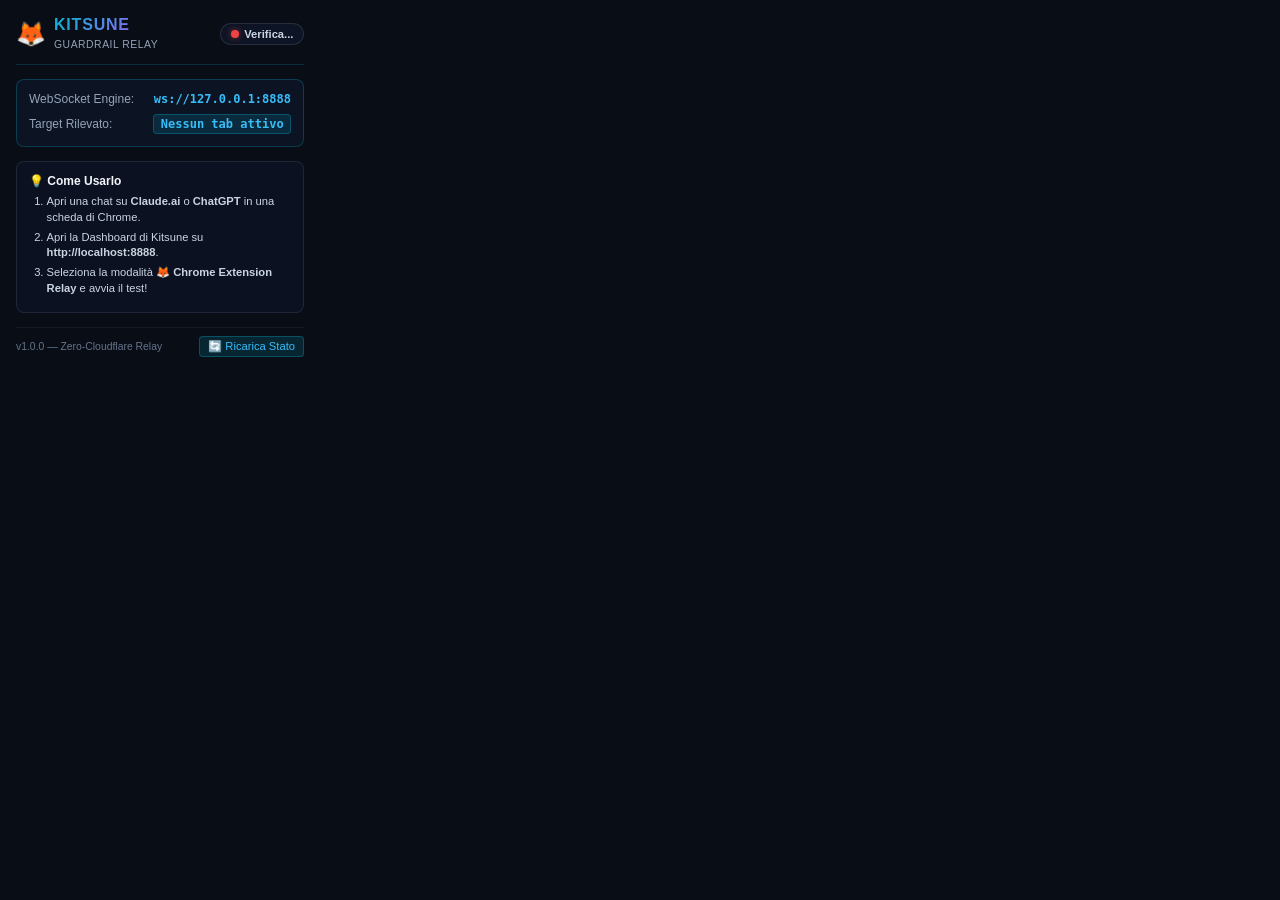
==== extension/popup.html @ bd57cc7c "feat: add Kitsune Chrome Extension Relay (Manifest V3) for 100% Zero-Cloudflare web testing" ====
<!DOCTYPE html>
<html lang="it">
<head>
  <meta charset="UTF-8">
  <meta name="viewport" content="width=device-width, initial-scale=1.0">
  <title>Kitsune Guardrail Relay</title>
  <link rel="stylesheet" href="popup.css">
</head>
<body>
  <div class="popup-container">
    <!-- Header -->
    <header class="header">
      <div class="brand">
        <span class="logo-icon">🦊</span>
        <div class="title-group">
          <h1>KITSUNE</h1>
          <span class="subtitle">Guardrail Relay</span>
        </div>
      </div>
      <div class="status-indicator" id="connectionPill">
        <span class="status-dot" id="statusDot"></span>
        <span class="status-text" id="statusText">Verifica...</span>
      </div>
    </header>

    <!-- Main Card -->
    <div class="card">
      <div class="card-row">
        <span class="card-label">WebSocket Engine:</span>
        <span class="card-value" id="wsEndpoint">ws://127.0.0.1:8888</span>
      </div>
      <div class="card-row">
        <span class="card-label">Target Rilevato:</span>
        <span class="card-value target-badge" id="targetTabUrl">Nessun tab attivo</span>
      </div>
    </div>

    <!-- Quick Instructions -->
    <div class="info-box">
      <div class="info-title">💡 Come Usarlo</div>
      <ol class="info-list">
        <li>Apri una chat su <strong>Claude.ai</strong> o <strong>ChatGPT</strong> in una scheda di Chrome.</li>
        <li>Apri la Dashboard di Kitsune su <strong>http://localhost:8888</strong>.</li>
        <li>Seleziona la modalità <strong>🦊 Chrome Extension Relay</strong> e avvia il test!</li>
      </ol>
    </div>

    <!-- Footer -->
    <footer class="footer">
      <span class="version">v1.0.0 — Zero-Cloudflare Relay</span>
      <button class="btn-refresh" id="btnRefresh">🔄 Ricarica Stato</button>
    </footer>
  </div>

  <script src="popup.js"></script>
</body>
</html>
---- extension/popup.css ----
* {
  box-sizing: border-box;
  margin: 0;
  padding: 0;
  font-family: -apple-system, BlinkMacSystemFont, 'Segoe UI', Roboto, Helvetica, Arial, sans-serif;
}

body {
  width: 320px;
  background: #090d16;
  color: #f1f5f9;
}

.popup-container {
  padding: 1rem;
  display: flex;
  flex-direction: column;
  gap: 0.85rem;
}

.header {
  display: flex;
  justify-content: space-between;
  align-items: center;
  border-bottom: 1px solid rgba(6, 182, 212, 0.2);
  padding-bottom: 0.75rem;
}

.brand {
  display: flex;
  align-items: center;
  gap: 0.5rem;
}

.logo-icon {
  font-size: 1.5rem;
}

.title-group h1 {
  font-size: 1rem;
  font-weight: 800;
  letter-spacing: 0.05em;
  background: linear-gradient(135deg, #06b6d4, #a855f7);
  -webkit-background-clip: text;
  -webkit-text-fill-color: transparent;
}

.subtitle {
  font-size: 0.65rem;
  color: #94a3b8;
  text-transform: uppercase;
  letter-spacing: 0.05em;
}

.status-indicator {
  display: flex;
  align-items: center;
  gap: 0.35rem;
  background: rgba(15, 23, 42, 0.8);
  border: 1px solid rgba(255, 255, 255, 0.1);
  padding: 0.25rem 0.6rem;
  border-radius: 9999px;
}

.status-dot {
  width: 8px;
  height: 8px;
  border-radius: 50%;
  background: #ef4444;
  box-shadow: 0 0 6px rgba(239, 68, 68, 0.6);
}

.status-dot.online {
  background: #10b981;
  box-shadow: 0 0 8px rgba(16, 185, 129, 0.8);
}

.status-text {
  font-size: 0.7rem;
  font-weight: 600;
  color: #cbd5e1;
}

.card {
  background: rgba(15, 23, 42, 0.7);
  border: 1px solid rgba(6, 182, 212, 0.25);
  border-radius: 8px;
  padding: 0.75rem;
  display: flex;
  flex-direction: column;
  gap: 0.5rem;
}

.card-row {
  display: flex;
  justify-content: space-between;
  align-items: center;
  font-size: 0.75rem;
}

.card-label {
  color: #94a3b8;
}

.card-value {
  color: #38bdf8;
  font-family: monospace;
  font-weight: 600;
}

.target-badge {
  background: rgba(6, 182, 212, 0.15);
  border: 1px solid rgba(6, 182, 212, 0.3);
  padding: 0.15rem 0.4rem;
  border-radius: 4px;
  max-width: 160px;
  overflow: hidden;
  text-overflow: ellipsis;
  white-space: nowrap;
}

.info-box {
  background: rgba(15, 23, 42, 0.5);
  border: 1px solid rgba(148, 163, 184, 0.15);
  border-radius: 8px;
  padding: 0.75rem;
}

.info-title {
  font-size: 0.75rem;
  font-weight: 700;
  color: #f1f5f9;
  margin-bottom: 0.4rem;
}

.info-list {
  padding-left: 1.1rem;
  font-size: 0.7rem;
  color: #cbd5e1;
  line-height: 1.4;
}

.info-list li {
  margin-bottom: 0.25rem;
}

.footer {
  display: flex;
  justify-content: space-between;
  align-items: center;
  padding-top: 0.5rem;
  border-top: 1px solid rgba(255, 255, 255, 0.05);
}

.version {
  font-size: 0.65rem;
  color: #64748b;
}

.btn-refresh {
  background: rgba(6, 182, 212, 0.15);
  border: 1px solid rgba(6, 182, 212, 0.3);
  color: #38bdf8;
  font-size: 0.7rem;
  padding: 0.2rem 0.5rem;
  border-radius: 4px;
  cursor: pointer;
  transition: all 0.2s ease;
}

.btn-refresh:hover {
  background: rgba(6, 182, 212, 0.3);
}
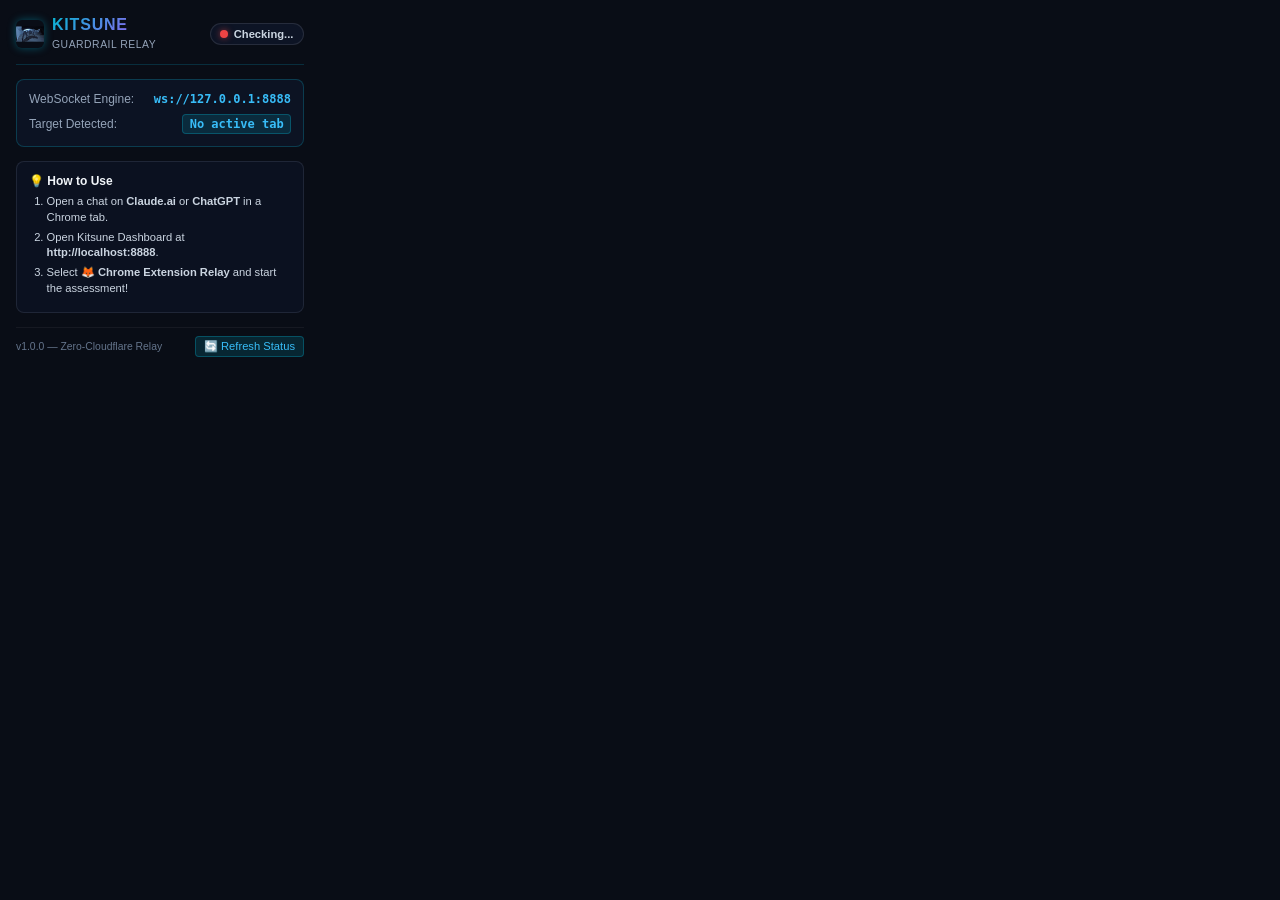
==== commit 9cdd94b0: "feat: enhance extension logo with high-res Kitsune icon and add EN/IT multilingual dashboard support" ====
--- a/extension/popup.html
+++ b/extension/popup.html
@@ -11,7 +11,7 @@
     <!-- Header -->
     <header class="header">
       <div class="brand">
-        <span class="logo-icon">🦊</span>
+        <img src="icons/icon-48.png" class="brand-logo" alt="Kitsune" width="32" height="32">
         <div class="title-group">
           <h1>KITSUNE</h1>
           <span class="subtitle">Guardrail Relay</span>
@@ -19,7 +19,7 @@
       </div>
       <div class="status-indicator" id="connectionPill">
         <span class="status-dot" id="statusDot"></span>
-        <span class="status-text" id="statusText">Verifica...</span>
+        <span class="status-text" id="statusText">Checking...</span>
       </div>
     </header>
 
@@ -30,25 +30,25 @@
         <span class="card-value" id="wsEndpoint">ws://127.0.0.1:8888</span>
       </div>
       <div class="card-row">
-        <span class="card-label">Target Rilevato:</span>
-        <span class="card-value target-badge" id="targetTabUrl">Nessun tab attivo</span>
+        <span class="card-label">Target Detected:</span>
+        <span class="card-value target-badge" id="targetTabUrl">No active tab</span>
       </div>
     </div>
 
     <!-- Quick Instructions -->
     <div class="info-box">
-      <div class="info-title">💡 Come Usarlo</div>
+      <div class="info-title">💡 How to Use</div>
       <ol class="info-list">
-        <li>Apri una chat su <strong>Claude.ai</strong> o <strong>ChatGPT</strong> in una scheda di Chrome.</li>
-        <li>Apri la Dashboard di Kitsune su <strong>http://localhost:8888</strong>.</li>
-        <li>Seleziona la modalità <strong>🦊 Chrome Extension Relay</strong> e avvia il test!</li>
+        <li>Open a chat on <strong>Claude.ai</strong> or <strong>ChatGPT</strong> in a Chrome tab.</li>
+        <li>Open Kitsune Dashboard at <strong>http://localhost:8888</strong>.</li>
+        <li>Select <strong>🦊 Chrome Extension Relay</strong> and start the assessment!</li>
       </ol>
     </div>
 
     <!-- Footer -->
     <footer class="footer">
       <span class="version">v1.0.0 — Zero-Cloudflare Relay</span>
-      <button class="btn-refresh" id="btnRefresh">🔄 Ricarica Stato</button>
+      <button class="btn-refresh" id="btnRefresh">🔄 Refresh Status</button>
     </footer>
   </div>
 
--- a/extension/popup.css
+++ b/extension/popup.css
@@ -30,6 +30,14 @@
   display: flex;
   align-items: center;
   gap: 0.5rem;
+}
+
+.brand-logo {
+  width: 28px;
+  height: 28px;
+  object-fit: contain;
+  border-radius: 6px;
+  box-shadow: 0 0 8px rgba(6, 182, 212, 0.4);
 }
 
 .logo-icon {
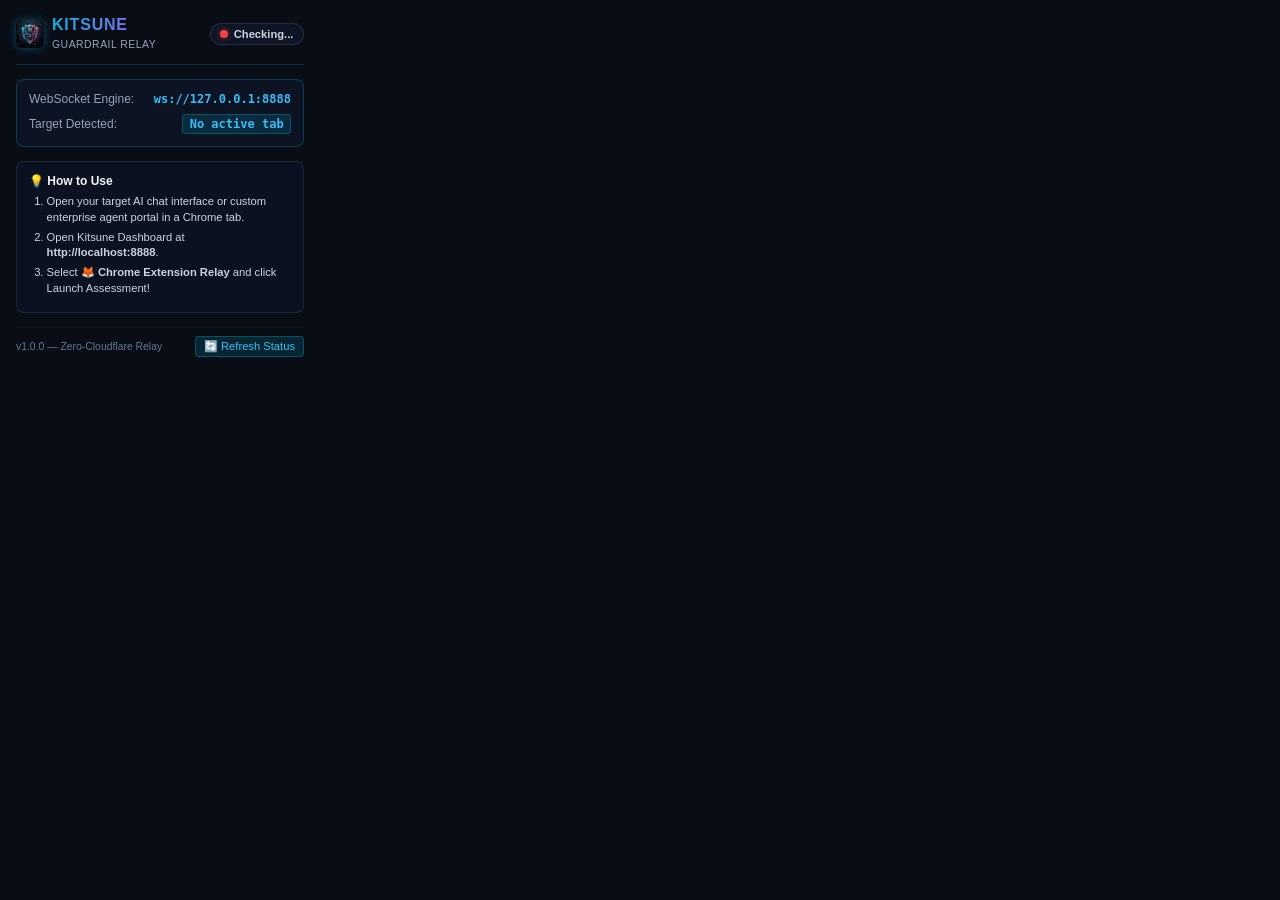
==== commit 5b6a158f: "feat: use official logo.jpg for extension icons and enhance universal input/submit engine in content" ====
--- a/extension/popup.html
+++ b/extension/popup.html
@@ -39,9 +39,9 @@
     <div class="info-box">
       <div class="info-title">💡 How to Use</div>
       <ol class="info-list">
-        <li>Open a chat on <strong>Claude.ai</strong> or <strong>ChatGPT</strong> in a Chrome tab.</li>
+        <li>Open your target AI chat interface or custom enterprise agent portal in a Chrome tab.</li>
         <li>Open Kitsune Dashboard at <strong>http://localhost:8888</strong>.</li>
-        <li>Select <strong>🦊 Chrome Extension Relay</strong> and start the assessment!</li>
+        <li>Select <strong>🦊 Chrome Extension Relay</strong> and click Launch Assessment!</li>
       </ol>
     </div>
 
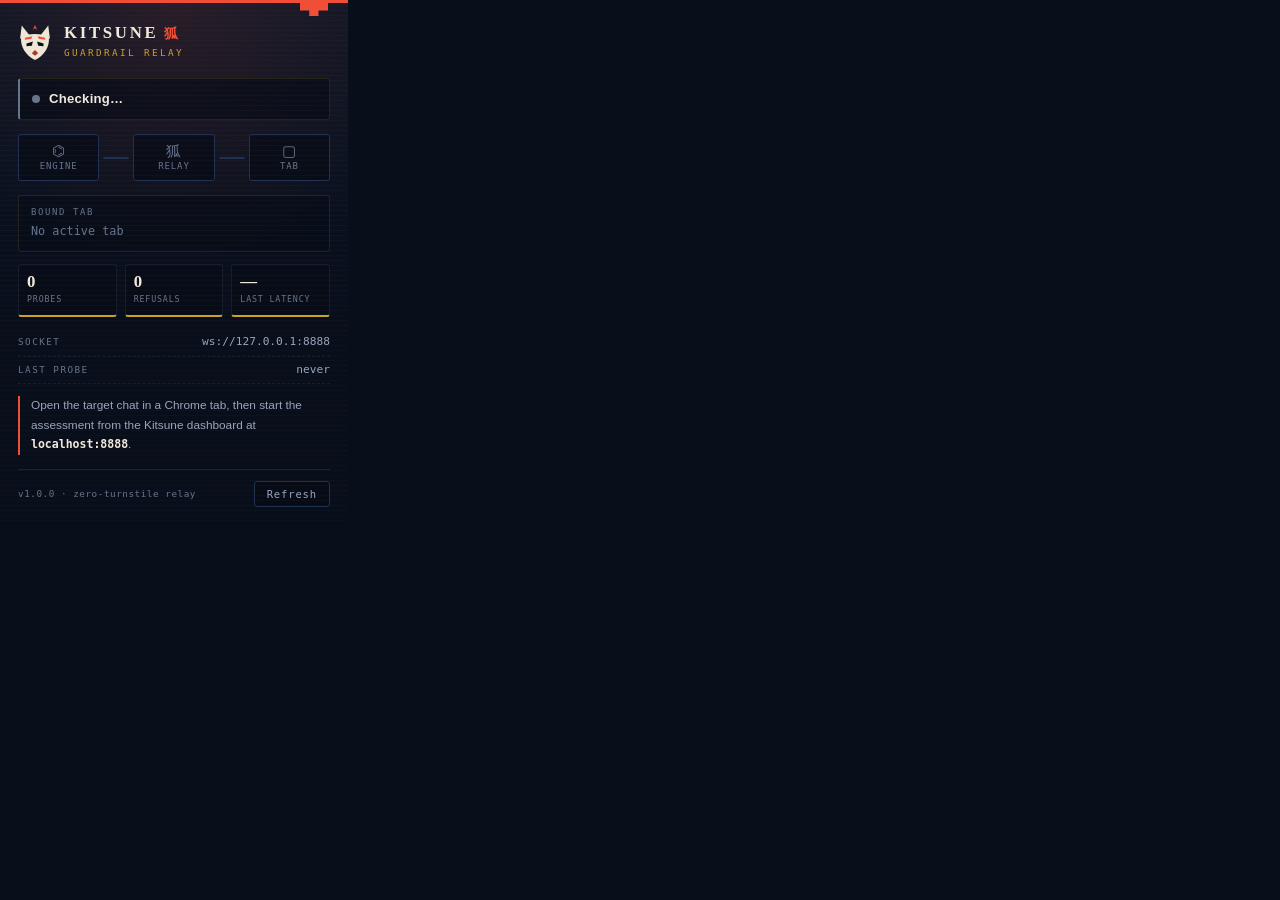
==== commit 2158f16d: "feat(ui): kitsune shrine redesign for dashboard and chrome extension relay Rebuild the front-end aro" ====
--- a/extension/popup.html
+++ b/extension/popup.html
@@ -1,5 +1,5 @@
 <!DOCTYPE html>
-<html lang="it">
+<html lang="en">
 <head>
   <meta charset="UTF-8">
   <meta name="viewport" content="width=device-width, initial-scale=1.0">
@@ -7,48 +7,91 @@
   <link rel="stylesheet" href="popup.css">
 </head>
 <body>
-  <div class="popup-container">
-    <!-- Header -->
+  <!-- The relay popup is an ofuda: a paper seal that binds the fox to a tab. -->
+  <div class="ofuda" id="relayCard">
+    <span class="shide" aria-hidden="true"></span>
+
     <header class="header">
-      <div class="brand">
-        <img src="icons/icon-48.png" class="brand-logo" alt="Kitsune" width="32" height="32">
-        <div class="title-group">
-          <h1>KITSUNE</h1>
-          <span class="subtitle">Guardrail Relay</span>
-        </div>
-      </div>
-      <div class="status-indicator" id="connectionPill">
-        <span class="status-dot" id="statusDot"></span>
-        <span class="status-text" id="statusText">Checking...</span>
+      <svg class="mask-crest" viewBox="0 0 64 72" role="img" aria-label="Kitsune mask">
+        <path class="mask-ear" d="M7 4 L22 23 L4 29 Z"/>
+        <path class="mask-ear" d="M57 4 L42 23 L60 29 Z"/>
+        <path class="mask-face" d="M32 69 C15 60 3.5 44 6 25 C18 18.5 46 18.5 58 25 C60.5 44 49 60 32 69 Z"/>
+        <path class="mask-kuma" d="M13 27 L27 24 L25 29 L13 31 Z"/>
+        <path class="mask-kuma" d="M51 27 L37 24 L39 29 L51 31 Z"/>
+        <path class="mask-kuma" d="M28 12 L32 3 L36 12 L32 9 Z"/>
+        <path class="mask-eye" d="M16 38 L28 34 L26 42 L16 43 Z"/>
+        <path class="mask-eye" d="M48 38 L36 34 L38 42 L48 43 Z"/>
+        <path class="mask-snout" d="M32 50 L38 56 L32 61 L26 56 Z"/>
+      </svg>
+      <div class="title-group">
+        <h1>KITSUNE<span class="kanji">狐</span></h1>
+        <span class="subtitle">Guardrail Relay</span>
       </div>
     </header>
 
-    <!-- Main Card -->
-    <div class="card">
-      <div class="card-row">
-        <span class="card-label">WebSocket Engine:</span>
-        <span class="card-value" id="wsEndpoint">ws://127.0.0.1:8888</span>
+    <!-- State seal -->
+    <div class="seal">
+      <span class="status-dot" id="statusDot"></span>
+      <span class="status-text" id="statusText">Checking…</span>
+    </div>
+
+    <!-- The link, drawn end to end -->
+    <div class="chain">
+      <div class="node">
+        <span class="node-glyph">⌬</span>
+        <span class="node-name">Engine</span>
       </div>
-      <div class="card-row">
-        <span class="card-label">Target Detected:</span>
-        <span class="card-value target-badge" id="targetTabUrl">No active tab</span>
+      <div class="wire"><span class="spark"></span></div>
+      <div class="node">
+        <span class="node-glyph">狐</span>
+        <span class="node-name">Relay</span>
+      </div>
+      <div class="wire"><span class="spark"></span></div>
+      <div class="node node-vessel">
+        <span class="node-glyph">▢</span>
+        <span class="node-name">Tab</span>
       </div>
     </div>
 
-    <!-- Quick Instructions -->
-    <div class="info-box">
-      <div class="info-title">💡 How to Use</div>
-      <ol class="info-list">
-        <li>Open your target AI chat interface or custom enterprise agent portal in a Chrome tab.</li>
-        <li>Open Kitsune Dashboard at <strong>http://localhost:8888</strong>.</li>
-        <li>Select <strong>🦊 Chrome Extension Relay</strong> and click Launch Assessment!</li>
-      </ol>
+    <!-- Vessel -->
+    <div class="vessel">
+      <span class="vessel-label">Bound tab</span>
+      <span class="vessel-url" id="targetTabUrl">No active tab</span>
     </div>
 
-    <!-- Footer -->
+    <!-- Telemetry -->
+    <div class="stats">
+      <div class="stat">
+        <span class="stat-val" id="statProbes">0</span>
+        <span class="stat-label">Probes</span>
+      </div>
+      <div class="stat">
+        <span class="stat-val" id="statRefusals">0</span>
+        <span class="stat-label">Refusals</span>
+      </div>
+      <div class="stat">
+        <span class="stat-val" id="statLatency">—</span>
+        <span class="stat-label">Last latency</span>
+      </div>
+    </div>
+
+    <div class="wire-meta">
+      <span class="meta-key">socket</span>
+      <span class="meta-val" id="wsEndpoint">ws://127.0.0.1:8888</span>
+    </div>
+    <div class="wire-meta">
+      <span class="meta-key">last probe</span>
+      <span class="meta-val" id="lastSeen">never</span>
+    </div>
+
+    <p class="notice" id="noticeText">
+      Open the target chat in a Chrome tab, then start the assessment from the Kitsune dashboard at
+      <strong>localhost:8888</strong>.
+    </p>
+
     <footer class="footer">
-      <span class="version">v1.0.0 — Zero-Cloudflare Relay</span>
-      <button class="btn-refresh" id="btnRefresh">🔄 Refresh Status</button>
+      <span class="version">v1.0.0 · zero-turnstile relay</span>
+      <button class="btn-refresh" id="btnRefresh">Refresh</button>
     </footer>
   </div>
 
--- a/extension/popup.css
+++ b/extension/popup.css
@@ -1,181 +1,329 @@
-* {
-  box-sizing: border-box;
-  margin: 0;
-  padding: 0;
-  font-family: -apple-system, BlinkMacSystemFont, 'Segoe UI', Roboto, Helvetica, Arial, sans-serif;
-}
+/* Kitsune Guardrail Relay — popup
+   Same shrine-at-night system as the dashboard, compressed into an ofuda. */
+
+:root {
+  --sumi-0:   #080E1A;
+  --sumi-1:   #0D1626;
+  --ai-3:     #1F3050;
+  --shu:      #F04E37;
+  --shu-deep: #B33420;
+  --kin:      #C9A227;
+  --hi:       #FFC46B;
+  --hi-bright:#FFE7B8;
+  --gofun:    #F1EADC;
+  --text:     #DCE3EE;
+  --text-dim: #98A6BC;
+  --text-mute:#66748C;
+  --hair:     rgba(201, 162, 39, 0.14);
+  --sev-low:  #62C6A6;
+  --font-display: "Hiragino Mincho ProN", "Yu Mincho", Georgia, serif;
+  --font-ui: "Hiragino Sans", -apple-system, BlinkMacSystemFont, "Segoe UI", sans-serif;
+  --font-mono: ui-monospace, SFMono-Regular, "JetBrains Mono", Menlo, monospace;
+}
+
+* { box-sizing: border-box; margin: 0; padding: 0; }
 
 body {
-  width: 320px;
-  background: #090d16;
-  color: #f1f5f9;
-}
-
-.popup-container {
-  padding: 1rem;
+  width: 348px;
+  background: var(--sumi-0);
+  color: var(--text);
+  font-family: var(--font-ui);
+  font-size: 13px;
+  line-height: 1.5;
+}
+
+.ofuda {
+  position: relative;
+  padding: 20px 18px 14px;
+  border-top: 3px solid var(--shu);
+  background:
+    radial-gradient(120% 80% at 50% 0%, rgba(240, 78, 55, 0.12), transparent 62%),
+    linear-gradient(180deg, var(--sumi-1), var(--sumi-0) 62%);
+  overflow: hidden;
+}
+.ofuda::after {
+  content: "";
+  position: absolute;
+  inset: 0;
+  pointer-events: none;
+  background: repeating-linear-gradient(0deg, rgba(255, 255, 255, 0.018) 0 1px, transparent 1px 5px);
+}
+
+/* Folded paper zigzag of a sealed talisman */
+.shide {
+  position: absolute;
+  top: 0; right: 20px;
+  width: 28px; height: 13px;
+  background: var(--shu);
+  clip-path: polygon(0 0, 100% 0, 100% 58%, 66% 58%, 66% 100%, 33% 100%, 33% 58%, 0 58%);
+}
+
+/* ── Header ── */
+
+.header {
+  display: flex;
+  align-items: center;
+  gap: 12px;
+  margin-bottom: 16px;
+}
+
+.mask-crest { width: 34px; height: 39px; flex: none; }
+.mask-face, .mask-ear { fill: #EFE6D6; }
+.mask-kuma  { fill: var(--shu); }
+.mask-snout { fill: var(--shu-deep); }
+.mask-eye   { fill: var(--sumi-0); transition: fill 0.3s; }
+.ofuda.is-linked .mask-eye { fill: var(--hi); }
+
+.title-group h1 {
+  display: flex;
+  align-items: baseline;
+  gap: 6px;
+  font-family: var(--font-display);
+  font-size: 1.05rem;
+  font-weight: 700;
+  letter-spacing: 0.16em;
+  line-height: 1;
+  color: var(--gofun);
+}
+.kanji { font-size: 0.85rem; letter-spacing: 0; color: var(--shu); }
+.subtitle {
+  display: block;
+  margin-top: 4px;
+  font-family: var(--font-mono);
+  font-size: 0.58rem;
+  letter-spacing: 0.26em;
+  text-transform: uppercase;
+  color: var(--kin);
+}
+
+/* ── State seal ── */
+
+.seal {
+  display: flex;
+  align-items: center;
+  gap: 9px;
+  padding: 10px 12px;
+  margin-bottom: 14px;
+  border: 1px solid var(--hair);
+  border-left: 2px solid var(--text-mute);
+  border-radius: 3px;
+  background: rgba(6, 11, 20, 0.6);
+  transition: border-color 0.3s;
+}
+.ofuda.is-linked .seal { border-left-color: var(--hi); }
+.ofuda.is-busy  .seal { border-left-color: var(--shu); }
+
+.status-dot {
+  width: 8px; height: 8px;
+  flex: none;
+  border-radius: 50%;
+  background: var(--text-mute);
+  transition: background 0.3s, box-shadow 0.3s;
+}
+.status-dot.online {
+  background: var(--hi);
+  box-shadow: 0 0 10px 1px rgba(255, 196, 107, 0.8);
+  animation: pulse 2.4s ease-in-out infinite;
+}
+.status-dot.busy {
+  background: var(--shu);
+  box-shadow: 0 0 10px 1px rgba(240, 78, 55, 0.85);
+  animation: pulse 0.9s ease-in-out infinite;
+}
+@keyframes pulse { 0%, 100% { opacity: 1; } 50% { opacity: 0.3; } }
+
+.status-text {
+  font-size: 0.82rem;
+  font-weight: 700;
+  letter-spacing: 0.02em;
+  color: var(--gofun);
+}
+
+/* ── Chain ── */
+
+.chain {
+  display: grid;
+  grid-template-columns: 1fr 26px 1fr 26px 1fr;
+  align-items: center;
+  gap: 4px;
+  margin-bottom: 14px;
+}
+.node {
   display: flex;
   flex-direction: column;
-  gap: 0.85rem;
-}
-
-.header {
-  display: flex;
+  align-items: center;
+  gap: 2px;
+  padding: 8px 2px 7px;
+  border: 1px solid var(--ai-3);
+  border-radius: 3px;
+  background: rgba(6, 11, 20, 0.7);
+  transition: border-color 0.3s, box-shadow 0.3s;
+}
+.node-glyph {
+  font-family: var(--font-display);
+  font-size: 0.95rem;
+  line-height: 1;
+  color: var(--text-mute);
+  transition: color 0.3s, text-shadow 0.3s;
+}
+.node-name {
+  font-family: var(--font-mono);
+  font-size: 0.56rem;
+  letter-spacing: 0.1em;
+  text-transform: uppercase;
+  color: var(--text-mute);
+}
+.wire {
+  position: relative;
+  height: 2px;
+  border-radius: 2px;
+  background: var(--ai-3);
+  overflow: hidden;
+}
+.spark {
+  position: absolute;
+  top: 0; left: -40%;
+  width: 40%; height: 100%;
+  background: linear-gradient(90deg, transparent, var(--hi-bright), transparent);
+  opacity: 0;
+}
+
+.ofuda.is-linked .node { border-color: rgba(255, 196, 107, 0.36); }
+.ofuda.is-linked .node-glyph { color: var(--hi); text-shadow: 0 0 12px rgba(255, 196, 107, 0.55); }
+.ofuda.is-linked .node-name { color: var(--text-dim); }
+.ofuda.is-linked .wire { background: rgba(255, 196, 107, 0.24); }
+.ofuda.is-linked .spark { opacity: 1; animation: travel 2.4s linear infinite; }
+.ofuda.is-linked .node-vessel { border-color: var(--hi); box-shadow: 0 0 18px -8px var(--hi); }
+.ofuda.is-busy .spark { animation-duration: 0.8s; }
+.chain > .wire:nth-of-type(4) .spark { animation-delay: 0.3s; }
+
+@keyframes travel { 0% { left: -40%; } 100% { left: 100%; } }
+
+/* ── Vessel ── */
+
+.vessel {
+  display: flex;
+  flex-direction: column;
+  gap: 3px;
+  padding: 10px 12px;
+  margin-bottom: 12px;
+  border: 1px solid var(--hair);
+  border-radius: 3px;
+  background: rgba(6, 11, 20, 0.5);
+}
+.vessel-label {
+  font-family: var(--font-mono);
+  font-size: 0.56rem;
+  letter-spacing: 0.18em;
+  text-transform: uppercase;
+  color: var(--text-mute);
+}
+.vessel-url {
+  font-family: var(--font-mono);
+  font-size: 0.74rem;
+  color: var(--text-mute);
+  word-break: break-all;
+  transition: color 0.3s;
+}
+.ofuda.is-linked .vessel-url { color: var(--hi); }
+
+/* ── Telemetry ── */
+
+.stats {
+  display: grid;
+  grid-template-columns: repeat(3, 1fr);
+  gap: 8px;
+  margin-bottom: 12px;
+}
+.stat {
+  display: flex;
+  flex-direction: column;
+  gap: 3px;
+  padding: 9px 8px;
+  border: 1px solid rgba(157, 178, 209, 0.1);
+  border-bottom: 2px solid var(--kin);
+  border-radius: 3px;
+  background: rgba(6, 11, 20, 0.5);
+}
+.stat-val {
+  font-family: var(--font-display);
+  font-size: 1.05rem;
+  font-weight: 700;
+  line-height: 1;
+  color: var(--gofun);
+}
+.stat-label {
+  font-family: var(--font-mono);
+  font-size: 0.52rem;
+  letter-spacing: 0.1em;
+  text-transform: uppercase;
+  color: var(--text-mute);
+}
+
+.wire-meta {
+  display: flex;
+  align-items: baseline;
   justify-content: space-between;
-  align-items: center;
-  border-bottom: 1px solid rgba(6, 182, 212, 0.2);
-  padding-bottom: 0.75rem;
-}
-
-.brand {
-  display: flex;
-  align-items: center;
-  gap: 0.5rem;
-}
-
-.brand-logo {
-  width: 28px;
-  height: 28px;
-  object-fit: contain;
-  border-radius: 6px;
-  box-shadow: 0 0 8px rgba(6, 182, 212, 0.4);
-}
-
-.logo-icon {
-  font-size: 1.5rem;
-}
-
-.title-group h1 {
-  font-size: 1rem;
-  font-weight: 800;
-  letter-spacing: 0.05em;
-  background: linear-gradient(135deg, #06b6d4, #a855f7);
-  -webkit-background-clip: text;
-  -webkit-text-fill-color: transparent;
-}
-
-.subtitle {
-  font-size: 0.65rem;
-  color: #94a3b8;
-  text-transform: uppercase;
-  letter-spacing: 0.05em;
-}
-
-.status-indicator {
-  display: flex;
-  align-items: center;
-  gap: 0.35rem;
-  background: rgba(15, 23, 42, 0.8);
-  border: 1px solid rgba(255, 255, 255, 0.1);
-  padding: 0.25rem 0.6rem;
-  border-radius: 9999px;
-}
-
-.status-dot {
-  width: 8px;
-  height: 8px;
-  border-radius: 50%;
-  background: #ef4444;
-  box-shadow: 0 0 6px rgba(239, 68, 68, 0.6);
-}
-
-.status-dot.online {
-  background: #10b981;
-  box-shadow: 0 0 8px rgba(16, 185, 129, 0.8);
-}
-
-.status-text {
+  gap: 10px;
+  padding: 5px 0;
+  border-bottom: 1px dashed rgba(157, 178, 209, 0.1);
+}
+.meta-key {
+  font-family: var(--font-mono);
+  font-size: 0.58rem;
+  letter-spacing: 0.16em;
+  text-transform: uppercase;
+  color: var(--text-mute);
+}
+.meta-val {
+  font-family: var(--font-mono);
   font-size: 0.7rem;
-  font-weight: 600;
-  color: #cbd5e1;
-}
-
-.card {
-  background: rgba(15, 23, 42, 0.7);
-  border: 1px solid rgba(6, 182, 212, 0.25);
-  border-radius: 8px;
-  padding: 0.75rem;
-  display: flex;
-  flex-direction: column;
-  gap: 0.5rem;
-}
-
-.card-row {
-  display: flex;
+  color: var(--text-dim);
+  text-align: right;
+  word-break: break-all;
+}
+
+.notice {
+  margin: 12px 0 14px;
+  padding-left: 11px;
+  border-left: 2px solid var(--shu);
+  font-size: 0.74rem;
+  line-height: 1.65;
+  color: var(--text-dim);
+}
+.notice strong { color: var(--gofun); font-family: var(--font-mono); font-size: 0.72rem; }
+
+/* ── Footer ── */
+
+.footer {
+  display: flex;
+  align-items: center;
   justify-content: space-between;
-  align-items: center;
-  font-size: 0.75rem;
-}
-
-.card-label {
-  color: #94a3b8;
-}
-
-.card-value {
-  color: #38bdf8;
-  font-family: monospace;
-  font-weight: 600;
-}
-
-.target-badge {
-  background: rgba(6, 182, 212, 0.15);
-  border: 1px solid rgba(6, 182, 212, 0.3);
-  padding: 0.15rem 0.4rem;
-  border-radius: 4px;
-  max-width: 160px;
-  overflow: hidden;
-  text-overflow: ellipsis;
-  white-space: nowrap;
-}
-
-.info-box {
-  background: rgba(15, 23, 42, 0.5);
-  border: 1px solid rgba(148, 163, 184, 0.15);
-  border-radius: 8px;
-  padding: 0.75rem;
-}
-
-.info-title {
-  font-size: 0.75rem;
-  font-weight: 700;
-  color: #f1f5f9;
-  margin-bottom: 0.4rem;
-}
-
-.info-list {
-  padding-left: 1.1rem;
-  font-size: 0.7rem;
-  color: #cbd5e1;
-  line-height: 1.4;
-}
-
-.info-list li {
-  margin-bottom: 0.25rem;
-}
-
-.footer {
-  display: flex;
-  justify-content: space-between;
-  align-items: center;
-  padding-top: 0.5rem;
-  border-top: 1px solid rgba(255, 255, 255, 0.05);
-}
-
+  gap: 10px;
+  padding-top: 11px;
+  border-top: 1px solid var(--hair);
+}
 .version {
-  font-size: 0.65rem;
-  color: #64748b;
-}
-
+  font-family: var(--font-mono);
+  font-size: 0.58rem;
+  letter-spacing: 0.06em;
+  color: var(--text-mute);
+}
 .btn-refresh {
-  background: rgba(6, 182, 212, 0.15);
-  border: 1px solid rgba(6, 182, 212, 0.3);
-  color: #38bdf8;
-  font-size: 0.7rem;
-  padding: 0.2rem 0.5rem;
-  border-radius: 4px;
+  padding: 6px 12px;
+  border: 1px solid var(--ai-3);
+  border-radius: 3px;
+  background: rgba(6, 11, 20, 0.7);
+  color: var(--text-dim);
+  font-family: var(--font-mono);
+  font-size: 0.66rem;
+  letter-spacing: 0.08em;
   cursor: pointer;
-  transition: all 0.2s ease;
-}
-
-.btn-refresh:hover {
-  background: rgba(6, 182, 212, 0.3);
-}
+  transition: color 0.16s, border-color 0.16s, background 0.16s;
+}
+.btn-refresh:hover { color: var(--sumi-0); background: var(--kin); border-color: var(--kin); }
+.btn-refresh:focus-visible { outline: 2px solid var(--hi); outline-offset: 2px; }
+
+@media (prefers-reduced-motion: reduce) {
+  *, *::before, *::after { animation: none !important; transition: none !important; }
+}
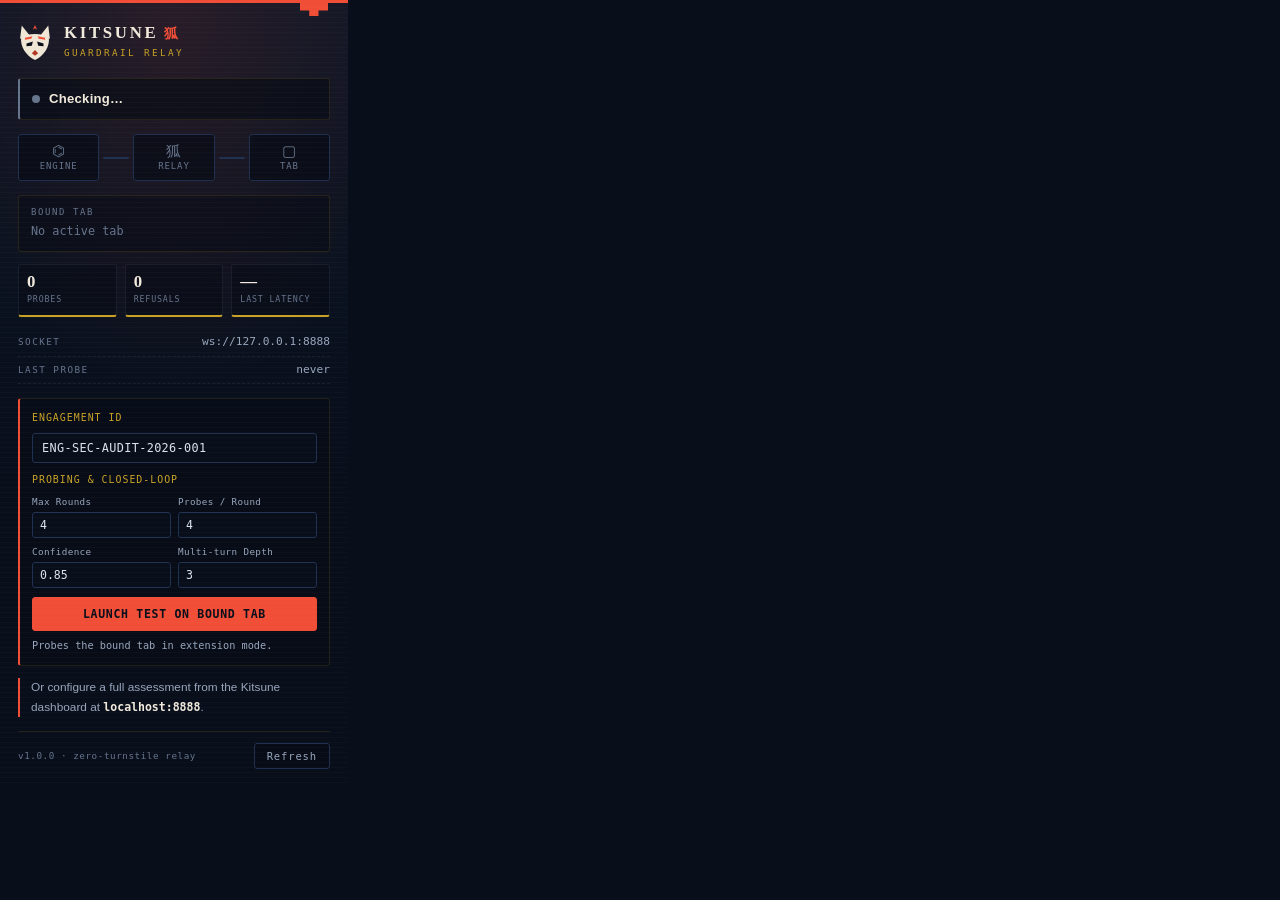
==== commit f899cfc8: "feat(capture): reliable self-calibrating response capture for live targets Make the extension relay " ====
--- a/extension/popup.html
+++ b/extension/popup.html
@@ -84,9 +84,38 @@
       <span class="meta-val" id="lastSeen">never</span>
     </div>
 
+    <!-- Launch: start a run against the bound tab without leaving the popup -->
+    <div class="launch">
+      <label class="launch-label" for="engagementId">Engagement ID</label>
+      <input class="launch-input" id="engagementId" type="text" value="ENG-SEC-AUDIT-2026-001"
+             placeholder="ENG-…" autocomplete="off" spellcheck="false">
+
+      <span class="launch-label launch-sublabel">Probing &amp; Closed-Loop</span>
+      <div class="param-grid">
+        <div class="param">
+          <label for="maxRounds">Max Rounds</label>
+          <input type="number" id="maxRounds" value="4" min="1" max="20">
+        </div>
+        <div class="param">
+          <label for="attemptsPerRound">Probes / Round</label>
+          <input type="number" id="attemptsPerRound" value="4" min="1" max="15">
+        </div>
+        <div class="param">
+          <label for="confThreshold">Confidence</label>
+          <input type="number" id="confThreshold" value="0.85" min="0.1" max="1.0" step="0.05">
+        </div>
+        <div class="param">
+          <label for="multiturnDepth">Multi-turn Depth</label>
+          <input type="number" id="multiturnDepth" value="3" min="1" max="8">
+        </div>
+      </div>
+
+      <button class="btn-launch" id="btnLaunch">Launch test on bound tab</button>
+      <span class="launch-hint" id="launchHint">Probes the bound tab in extension mode.</span>
+    </div>
+
     <p class="notice" id="noticeText">
-      Open the target chat in a Chrome tab, then start the assessment from the Kitsune dashboard at
-      <strong>localhost:8888</strong>.
+      Or configure a full assessment from the Kitsune dashboard at <strong>localhost:8888</strong>.
     </p>
 
     <footer class="footer">
--- a/extension/popup.css
+++ b/extension/popup.css
@@ -283,6 +283,98 @@
   word-break: break-all;
 }
 
+/* ── Launch ── */
+
+.launch {
+  display: flex;
+  flex-direction: column;
+  gap: 7px;
+  margin: 14px 0 12px;
+  padding: 12px;
+  border: 1px solid var(--hair);
+  border-left: 2px solid var(--shu);
+  border-radius: 3px;
+  background: rgba(6, 11, 20, 0.5);
+}
+
+.launch-label {
+  font-family: var(--font-mono);
+  font-size: 0.62rem;
+  letter-spacing: 0.1em;
+  text-transform: uppercase;
+  color: var(--kin);
+}
+
+.launch-input {
+  padding: 7px 9px;
+  border: 1px solid var(--ai-3);
+  border-radius: 3px;
+  background: var(--sumi-0);
+  color: var(--text);
+  font-family: var(--font-mono);
+  font-size: 0.74rem;
+  letter-spacing: 0.03em;
+}
+.launch-input:focus-visible { outline: 2px solid var(--hi); outline-offset: 1px; border-color: var(--hi); }
+
+.launch-sublabel { margin-top: 3px; }
+
+.param-grid {
+  display: grid;
+  grid-template-columns: 1fr 1fr;
+  gap: 7px;
+}
+
+.param {
+  display: flex;
+  flex-direction: column;
+  gap: 3px;
+}
+
+.param label {
+  font-family: var(--font-mono);
+  font-size: 0.58rem;
+  letter-spacing: 0.04em;
+  color: var(--text-dim);
+}
+
+.param input {
+  padding: 5px 7px;
+  border: 1px solid var(--ai-3);
+  border-radius: 3px;
+  background: var(--sumi-0);
+  color: var(--text);
+  font-family: var(--font-mono);
+  font-size: 0.72rem;
+}
+.param input:focus-visible { outline: 2px solid var(--hi); outline-offset: 1px; border-color: var(--hi); }
+
+.btn-launch {
+  margin-top: 2px;
+  padding: 9px 12px;
+  border: 1px solid var(--shu);
+  border-radius: 3px;
+  background: var(--shu);
+  color: var(--sumi-0);
+  font-family: var(--font-mono);
+  font-size: 0.72rem;
+  font-weight: 600;
+  letter-spacing: 0.06em;
+  text-transform: uppercase;
+  cursor: pointer;
+  transition: background 0.2s, border-color 0.2s, opacity 0.2s;
+}
+.btn-launch:hover:not(:disabled) { background: var(--hi); border-color: var(--hi); }
+.btn-launch:focus-visible { outline: 2px solid var(--hi); outline-offset: 2px; }
+.btn-launch:disabled { opacity: 0.45; cursor: not-allowed; background: var(--ai-3); border-color: var(--ai-3); color: var(--text-mute); }
+
+.launch-hint {
+  font-family: var(--font-mono);
+  font-size: 0.64rem;
+  line-height: 1.5;
+  color: var(--text-dim);
+}
+
 .notice {
   margin: 12px 0 14px;
   padding-left: 11px;
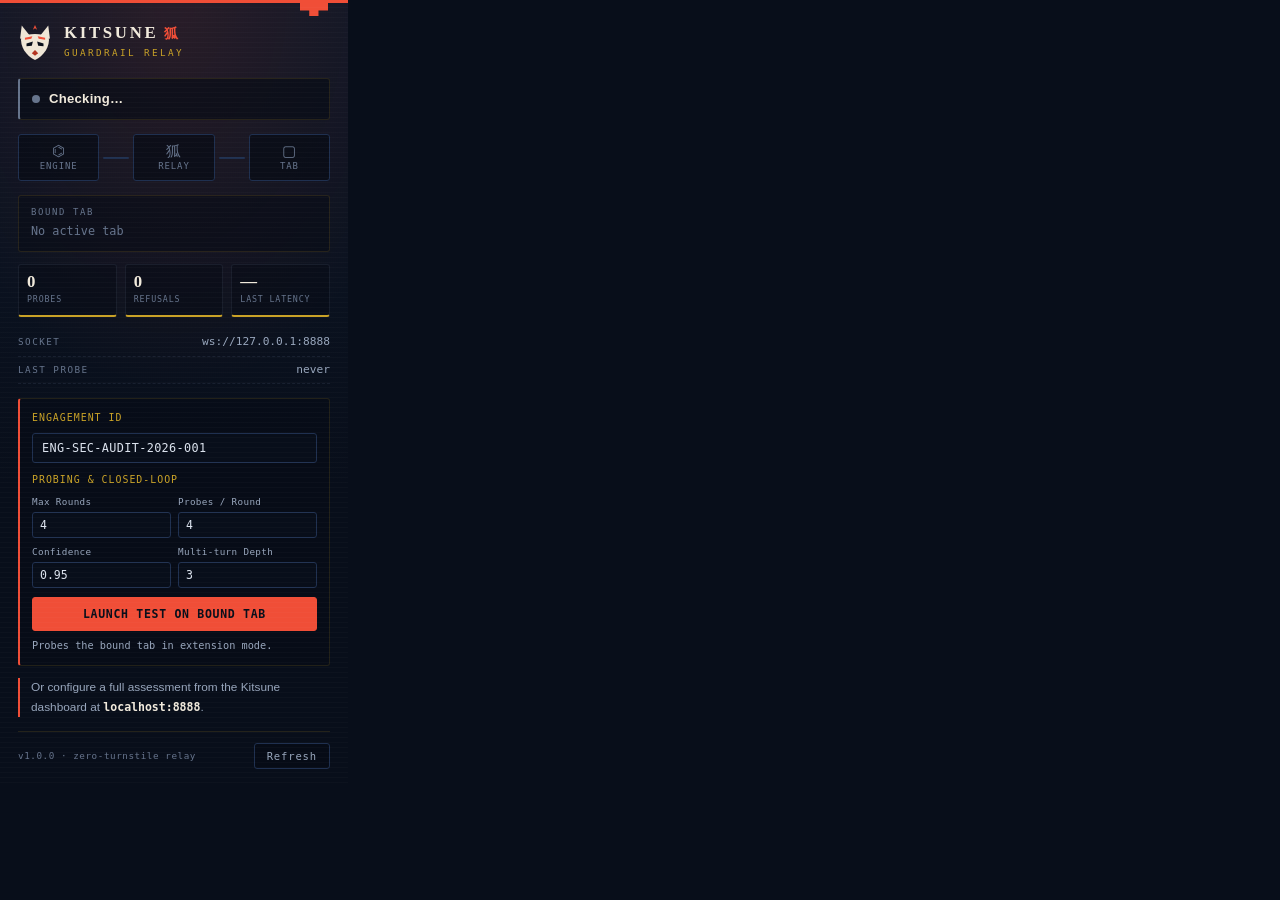
==== commit 6344a2e5: "feat(pipeline): default confidence 0.95 + explain early-stop on live targets The run was stopping af" ====
--- a/extension/popup.html
+++ b/extension/popup.html
@@ -102,7 +102,8 @@
         </div>
         <div class="param">
           <label for="confThreshold">Confidence</label>
-          <input type="number" id="confThreshold" value="0.85" min="0.1" max="1.0" step="0.05">
+          <input type="number" id="confThreshold" value="0.95" min="0.1" max="1.0" step="0.05"
+                 title="On live targets confidence is self-estimated and over-reports; keep high (0.95+) or the run stops after one round.">
         </div>
         <div class="param">
           <label for="multiturnDepth">Multi-turn Depth</label>
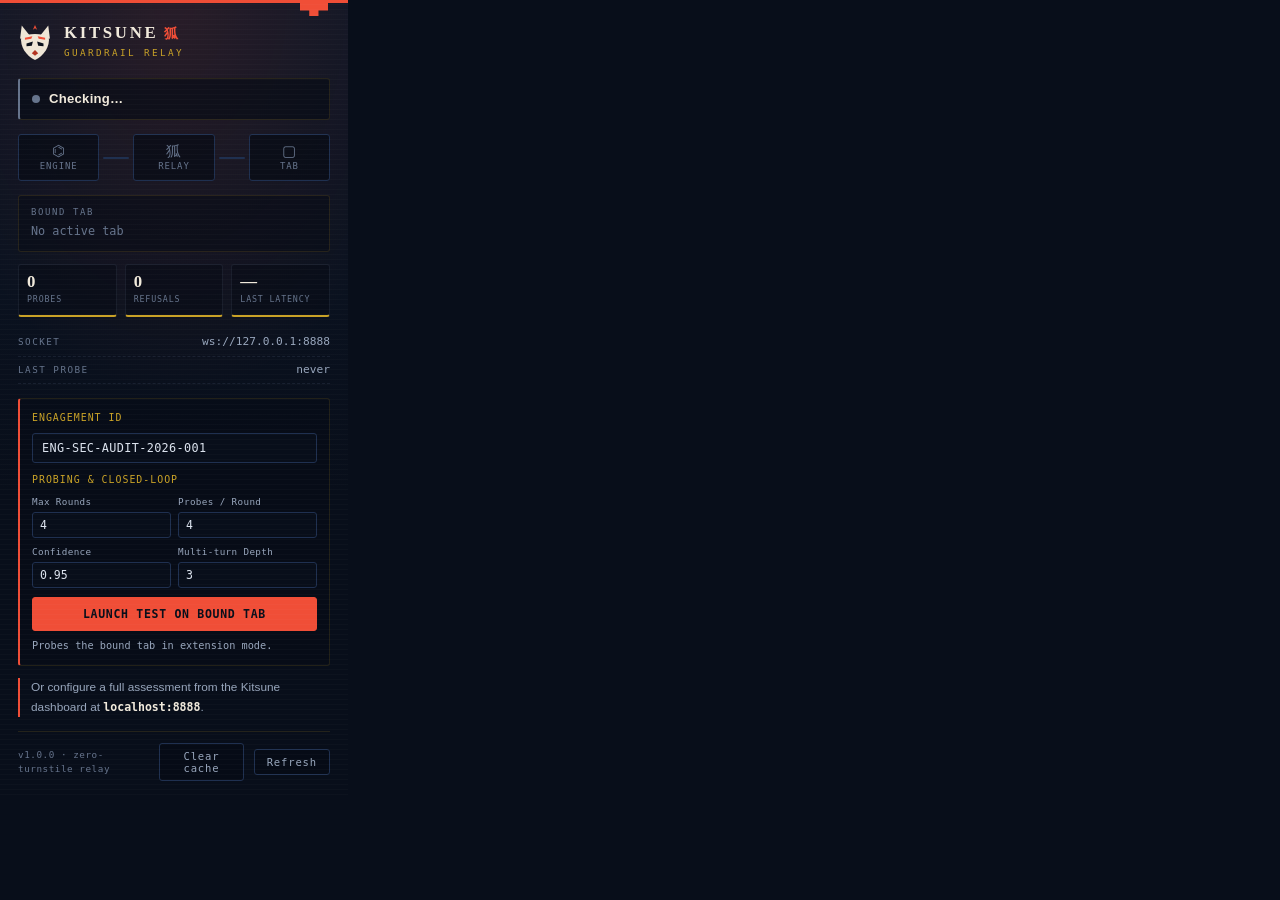
==== commit fa3c751d: "feat(extension+dashboard): clear-capture-cache buttons, popup Stop, fix stop 500 - Clear-capture-cac" ====
--- a/extension/popup.html
+++ b/extension/popup.html
@@ -121,6 +121,7 @@
 
     <footer class="footer">
       <span class="version">v1.0.0 · zero-turnstile relay</span>
+      <button class="btn-refresh" id="btnClearCache" title="Forget learned capture selectors for all sites, forcing recalibration on the next probe">Clear cache</button>
       <button class="btn-refresh" id="btnRefresh">Refresh</button>
     </footer>
   </div>
--- a/extension/popup.css
+++ b/extension/popup.css
@@ -367,6 +367,9 @@
 .btn-launch:hover:not(:disabled) { background: var(--hi); border-color: var(--hi); }
 .btn-launch:focus-visible { outline: 2px solid var(--hi); outline-offset: 2px; }
 .btn-launch:disabled { opacity: 0.45; cursor: not-allowed; background: var(--ai-3); border-color: var(--ai-3); color: var(--text-mute); }
+/* While a run is in flight the launch button becomes a Stop control. */
+.btn-launch.is-stop { background: var(--shu); border-color: var(--shu); color: var(--gofun); }
+.btn-launch.is-stop:hover:not(:disabled) { background: var(--shu-deep); border-color: var(--shu-deep); }
 
 .launch-hint {
   font-family: var(--font-mono);
